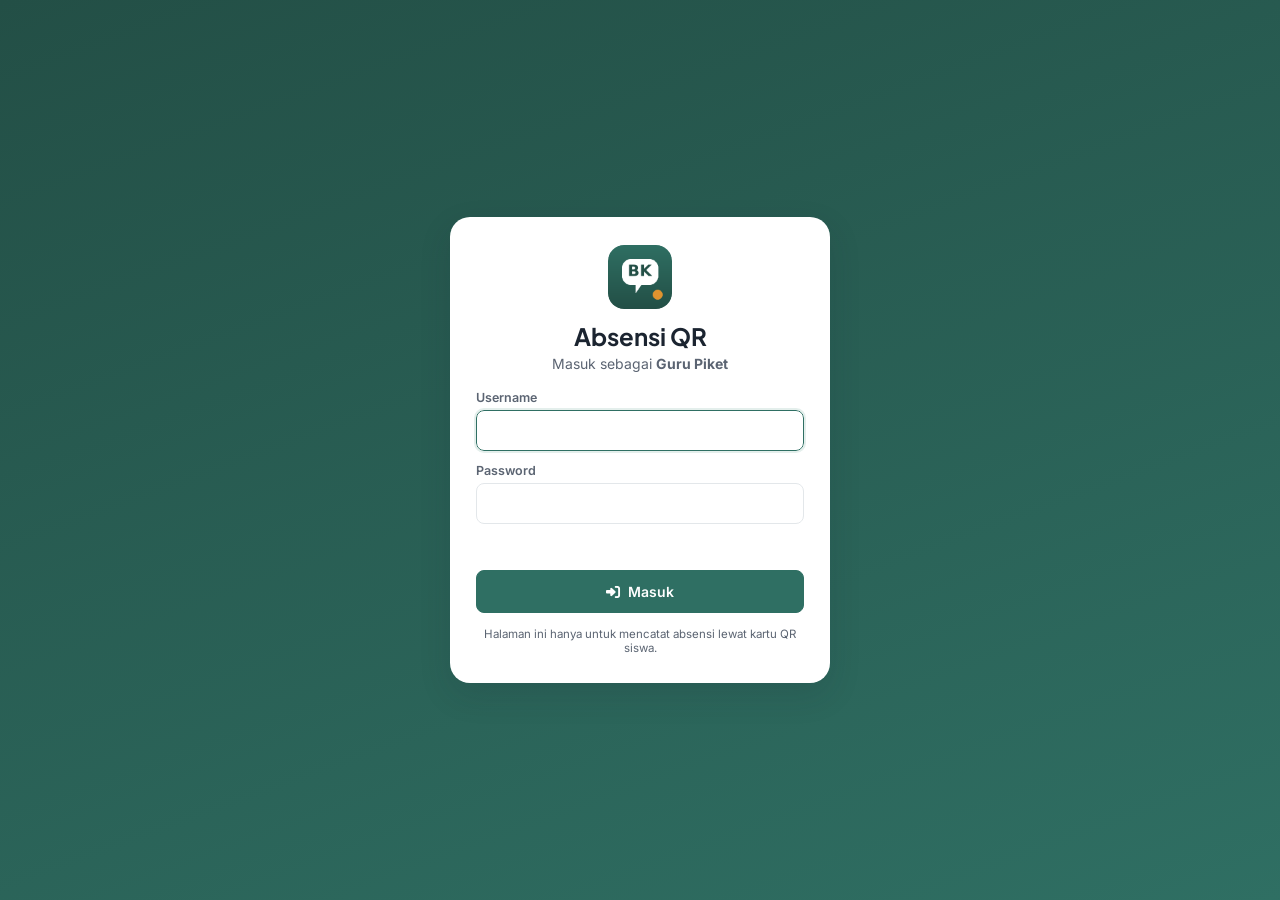
==== piket.html @ 6a05fbef "Add files via upload" ====
<!DOCTYPE html>
<html lang="id">
<head>
<meta charset="UTF-8" />
<meta name="viewport" content="width=device-width, initial-scale=1.0, viewport-fit=cover" />
<meta name="robots" content="noindex, nofollow" />
<meta name="theme-color" content="#2F6F63" />
<title>Absensi QR — Guru Piket</title>
<link rel="preconnect" href="https://fonts.googleapis.com">
<link href="https://fonts.googleapis.com/css2?family=Plus+Jakarta+Sans:wght@500;600;700;800&family=Inter:wght@400;500;600;700&display=swap" rel="stylesheet">
<link rel="stylesheet" href="https://cdnjs.cloudflare.com/ajax/libs/font-awesome/6.5.1/css/all.min.css">
<link rel="icon" type="image/png" sizes="32x32" href="icons/favicon-32.png">
<link rel="apple-touch-icon" href="icons/apple-touch-icon.png">
<link rel="stylesheet" href="piket.css">
</head>
<body>

<!-- ============ LOGIN GURU PIKET ============ -->
<section class="pk-login" id="loginView">
  <form class="pk-login-card" id="loginForm" autocomplete="on">
    <img class="pk-login-logo" src="icons/icon-192.png" alt="" />
    <h1>Absensi QR</h1>
    <p class="pk-login-sub">Masuk sebagai <b>Guru Piket</b></p>
    <label for="loginUser">Username</label>
    <input type="text" id="loginUser" name="username" autocomplete="username" autocapitalize="off" required />
    <label for="loginPass">Password</label>
    <input type="password" id="loginPass" name="password" autocomplete="current-password" required />
    <div class="pk-error" id="loginError" role="alert"></div>
    <button type="submit" class="pk-btn pk-btn-primary pk-btn-block" id="loginBtn"><i class="fa-solid fa-right-to-bracket"></i> Masuk</button>
    <p class="pk-foot">Halaman ini hanya untuk mencatat absensi lewat kartu QR siswa.</p>
  </form>
</section>

<!-- ============ HALAMAN SCAN ============ -->
<section class="pk-app hidden" id="appView">
  <header class="pk-top">
    <div class="pk-brand">
      <img id="schoolLogo" class="pk-brand-logo" src="icons/icon-192.png" alt="" />
      <div>
        <div class="pk-brand-title"><i class="fa-solid fa-qrcode"></i> Absensi QR — Guru Piket</div>
        <div class="pk-brand-sub" id="schoolName">BK Digital</div>
      </div>
    </div>
    <div class="pk-top-right">
      <div class="pk-clock" id="clock"></div>
      <button class="pk-icon-btn" id="logoutBtn" title="Keluar"><i class="fa-solid fa-right-from-bracket"></i></button>
    </div>
  </header>

  <main class="pk-main">
    <div class="pk-scan-col">
      <div class="pk-controls">
        <label class="pk-status-label">Status jika terdeteksi
          <select id="statusSelect">
            <option value="Hadir">Hadir</option>
            <option value="Sakit">Sakit</option>
            <option value="Izin">Izin</option>
          </select>
        </label>
        <button class="pk-icon-btn" id="camToggleBtn" title="Matikan/nyalakan kamera"><i class="fa-solid fa-video"></i></button>
        <button class="pk-icon-btn" id="camSwitchBtn" title="Ganti kamera depan/belakang"><i class="fa-solid fa-rotate"></i></button>
      </div>

      <div class="pk-camera">
        <div id="reader"></div>
        <div class="pk-frame"></div>
        <div class="pk-result" id="result">
          <div class="pk-standby"><i class="fa-solid fa-id-card"></i><p>Menyalakan kamera...</p></div>
        </div>
      </div>

      <form class="pk-manual" id="manualForm">
        <i class="fa-solid fa-keyboard"></i>
        <input type="text" id="manualInput" placeholder="Ketik kode atau tembakkan pemindai USB/Bluetooth di sini, lalu Enter" autocomplete="off" />
        <button type="submit" class="pk-btn pk-btn-primary"><i class="fa-solid fa-check"></i> Proses</button>
      </form>
    </div>

    <aside class="pk-side">
      <div class="pk-card">
        <div class="pk-card-head">
          <h2>Absensi Hari Ini</h2>
          <span class="pk-date" id="todayDate"></span>
        </div>
        <div class="pk-stats">
          <div class="pk-stat pk-stat--ok"><b id="cHadir">0</b><span>Hadir</span></div>
          <div class="pk-stat pk-stat--warn"><b id="cSakit">0</b><span>Sakit</span></div>
          <div class="pk-stat pk-stat--info"><b id="cIzin">0</b><span>Izin</span></div>
          <div class="pk-stat"><b id="cTotal">0</b><span>Total</span></div>
        </div>
      </div>
      <div class="pk-card">
        <div class="pk-card-head">
          <h2>Terbaru</h2>
          <button class="pk-link" id="refreshBtn" title="Muat ulang"><i class="fa-solid fa-arrows-rotate"></i></button>
        </div>
        <ul class="pk-recent" id="recentList"><li class="pk-empty">Belum ada data.</li></ul>
      </div>
    </aside>
  </main>
</section>

<script src="html5-qrcode.min.js"></script>
<script src="piket.js"></script>
</body>
</html>
---- piket.css ----
/* ============================================================
   BK DIGITAL — HALAMAN GURU PIKET (Absensi QR)
   Token warna sama dengan style.css utama.
   ============================================================ */
:root{
  --bg:#F5F7F8; --surface:#fff; --surface-2:#F0F3F4; --ink:#1B2430; --ink-soft:#5B6472; --border:#E3E7EA;
  --primary:#2F6F63; --primary-dark:#234F46; --primary-light:#E4EFEC;
  --accent:#E0932F; --accent-light:#FBF0DD; --danger:#D9614F; --danger-light:#FAE4E0;
  --success:#3E9A63; --success-light:#E4F3E9; --info:#3B7DD8; --info-light:#E5EFFC;
  --radius-sm:8px; --radius:14px; --radius-lg:20px;
  --shadow:0 4px 16px rgba(27,36,48,.08); --shadow-lg:0 12px 32px rgba(27,36,48,.14);
  --font-display:'Plus Jakarta Sans',system-ui,sans-serif; --font-body:'Inter',system-ui,sans-serif;
}
*{ box-sizing:border-box; }
html,body{ height:100%; }
body{ margin:0; font-family:var(--font-body); background:var(--bg); color:var(--ink); -webkit-font-smoothing:antialiased; }
.hidden{ display:none !important; }
button,input,select{ font-family:inherit; font-size:14px; }

/* ---------- tombol ---------- */
.pk-btn{ display:inline-flex; align-items:center; justify-content:center; gap:8px; border:1px solid var(--border); background:#fff; color:var(--ink);
  padding:10px 16px; border-radius:var(--radius-sm); font-weight:600; cursor:pointer; }
.pk-btn-primary{ background:var(--primary); border-color:var(--primary); color:#fff; }
.pk-btn-primary:hover{ background:var(--primary-dark); }
.pk-btn:disabled{ opacity:.6; cursor:wait; }
.pk-btn-block{ width:100%; }
.pk-icon-btn{ width:40px; height:40px; border-radius:var(--radius-sm); border:1px solid var(--border); background:#fff; color:var(--ink); cursor:pointer; flex-shrink:0; }
.pk-icon-btn:hover{ background:var(--surface-2); }
.pk-link{ background:none; border:0; color:var(--primary); cursor:pointer; padding:4px 6px; font-size:15px; }

/* ---------- login ---------- */
.pk-login{ min-height:100%; display:flex; align-items:center; justify-content:center; padding:20px;
  background:linear-gradient(160deg,var(--primary-dark),var(--primary)); }
.pk-login-card{ width:100%; max-width:380px; background:#fff; border-radius:var(--radius-lg); box-shadow:var(--shadow-lg); padding:28px 26px; text-align:center; }
.pk-login-logo{ width:64px; height:64px; border-radius:16px; margin-bottom:8px; }
.pk-login-card h1{ margin:0; font-family:var(--font-display); font-size:24px; }
.pk-login-sub{ margin:4px 0 18px; color:var(--ink-soft); font-size:14px; }
.pk-login-card label{ display:block; text-align:left; font-size:12.5px; font-weight:600; color:var(--ink-soft); margin:12px 0 5px; }
.pk-login-card input{ width:100%; padding:11px 12px; border:1px solid var(--border); border-radius:var(--radius-sm); background:#fff; }
.pk-login-card input:focus{ outline:2px solid var(--primary-light); border-color:var(--primary); }
.pk-login-card .pk-btn{ margin-top:18px; padding:12px; }
.pk-error{ min-height:18px; margin-top:10px; font-size:13px; color:var(--danger); text-align:left; }
.pk-foot{ margin:14px 0 0; font-size:11.5px; color:var(--ink-soft); }

/* ---------- app ---------- */
.pk-app{ min-height:100%; display:flex; flex-direction:column; }
.pk-top{ display:flex; align-items:center; justify-content:space-between; gap:12px; padding:12px 20px; background:var(--primary-dark); color:#fff;
  padding-top:calc(12px + env(safe-area-inset-top)); }
.pk-brand{ display:flex; align-items:center; gap:12px; min-width:0; }
.pk-brand-logo{ width:40px; height:40px; border-radius:10px; background:#fff; object-fit:contain; flex-shrink:0; }
.pk-brand-title{ font-family:var(--font-display); font-weight:700; font-size:16px; display:flex; align-items:center; gap:8px; }
.pk-brand-sub{ font-size:12.5px; color:rgba(255,255,255,.75); white-space:nowrap; overflow:hidden; text-overflow:ellipsis; }
.pk-top-right{ display:flex; align-items:center; gap:12px; }
.pk-clock{ font-family:var(--font-display); font-weight:700; font-size:20px; font-variant-numeric:tabular-nums; }
.pk-top .pk-icon-btn{ background:rgba(255,255,255,.12); border-color:rgba(255,255,255,.22); color:#fff; }
.pk-top .pk-icon-btn:hover{ background:rgba(255,255,255,.24); }

.pk-main{ flex:1; display:grid; grid-template-columns:minmax(0,1fr) 340px; gap:20px; padding:20px; max-width:1100px; width:100%; margin:0 auto; align-items:start; }
.pk-scan-col{ display:flex; flex-direction:column; gap:14px; align-items:center; }
.pk-controls{ display:flex; align-items:center; gap:10px; width:min(520px,100%); }
.pk-status-label{ flex:1; display:flex; align-items:center; gap:10px; font-size:13px; font-weight:600; color:var(--ink-soft); }
.pk-status-label select{ flex:1; padding:9px 10px; border:1px solid var(--border); border-radius:var(--radius-sm); background:#fff; color:var(--ink); }

/* kamera */
.pk-camera{ position:relative; width:min(520px,100%); aspect-ratio:1/1; background:#000; border-radius:var(--radius-lg); overflow:hidden; box-shadow:var(--shadow-lg); }
.pk-camera #reader{ width:100%; height:100%; }
.pk-camera #reader video{ width:100% !important; height:100% !important; object-fit:cover; }
.pk-frame{ position:absolute; inset:14%; border:3px solid var(--accent); border-radius:16px; pointer-events:none; box-shadow:0 0 0 999px rgba(0,0,0,.28); }
.pk-result{ position:absolute; inset:0; z-index:5; display:flex; align-items:flex-end; justify-content:center; padding:14px; pointer-events:none; }
.pk-result:has(.pk-card-res){ align-items:center; background:rgba(15,30,25,.82); backdrop-filter:blur(3px); }
.pk-standby{ text-align:center; color:#fff; width:100%; background:rgba(0,0,0,.55); backdrop-filter:blur(6px); border-radius:16px; padding:12px 16px; }
.pk-standby i{ font-size:24px; display:block; margin-bottom:6px; opacity:.85; }
.pk-standby p{ margin:0; font-size:13px; line-height:1.5; }
.pk-card-res{ text-align:center; width:100%; max-width:330px; color:#fff; padding:22px 20px; border:1px solid rgba(255,255,255,.18); border-radius:var(--radius-lg); background:rgba(255,255,255,.07); }
.pk-card-res > i{ font-size:42px; display:block; margin-bottom:10px; }
.pk-card-res .pk-name{ font-family:var(--font-display); font-weight:800; font-size:21px; line-height:1.25; word-break:break-word; }
.pk-card-res .pk-sub{ font-size:13.5px; color:rgba(255,255,255,.75); margin-top:3px; }
.pk-card-res .pk-msg{ display:inline-block; margin-top:14px; padding:8px 16px; border-radius:999px; font-weight:700; font-size:14px; }
.pk-card-res p{ margin:0; font-size:14px; line-height:1.5; color:rgba(255,255,255,.88); }
.pk-card-res--ok > i{ color:#7BE0A3; }   .pk-card-res--ok .pk-msg{ background:var(--success-light); color:var(--success); }
.pk-card-res--warn > i{ color:#F5C16B; } .pk-card-res--warn .pk-msg{ background:var(--accent-light); color:#A9690F; }
.pk-card-res--err > i{ color:#FF9A8B; }
.pk-card-res--pending .pk-msg{ background:rgba(255,255,255,.16); color:#fff; }

.pk-manual{ display:flex; align-items:center; gap:10px; width:min(520px,100%); background:#fff; border:1px solid var(--border); border-radius:var(--radius); padding:10px 12px; }
.pk-manual > i{ color:var(--ink-soft); }
.pk-manual input{ flex:1; min-width:0; border:0; outline:0; background:transparent; padding:6px 2px; }

/* panel samping */
.pk-side{ display:flex; flex-direction:column; gap:16px; }
.pk-card{ background:#fff; border:1px solid var(--border); border-radius:var(--radius); box-shadow:var(--shadow); padding:16px; }
.pk-card-head{ display:flex; align-items:center; justify-content:space-between; margin-bottom:12px; }
.pk-card-head h2{ margin:0; font-family:var(--font-display); font-size:15px; }
.pk-date{ font-size:12px; color:var(--ink-soft); }
.pk-stats{ display:grid; grid-template-columns:repeat(4,1fr); gap:8px; }
.pk-stat{ background:var(--surface-2); border-radius:var(--radius-sm); padding:10px 6px; text-align:center; }
.pk-stat b{ display:block; font-family:var(--font-display); font-size:22px; }
.pk-stat span{ font-size:11.5px; color:var(--ink-soft); }
.pk-stat--ok{ background:var(--success-light); } .pk-stat--ok b{ color:var(--success); }
.pk-stat--warn{ background:var(--accent-light); } .pk-stat--warn b{ color:#A9690F; }
.pk-stat--info{ background:var(--info-light); } .pk-stat--info b{ color:var(--info); }
.pk-recent{ list-style:none; margin:0; padding:0; max-height:360px; overflow-y:auto; }
.pk-recent li{ display:flex; align-items:center; justify-content:space-between; gap:10px; padding:9px 2px; border-bottom:1px solid var(--border); font-size:13.5px; }
.pk-recent li:last-child{ border-bottom:0; }
.pk-recent .pk-who{ min-width:0; }
.pk-recent .pk-who b{ display:block; font-weight:600; white-space:nowrap; overflow:hidden; text-overflow:ellipsis; }
.pk-recent .pk-who small{ color:var(--ink-soft); font-size:11.5px; }
.pk-chip{ flex-shrink:0; font-size:11.5px; font-weight:700; padding:3px 10px; border-radius:999px; background:var(--surface-2); }
.pk-chip--Hadir{ background:var(--success-light); color:var(--success); }
.pk-chip--Sakit{ background:var(--accent-light); color:#A9690F; }
.pk-chip--Izin{ background:var(--info-light); color:var(--info); }
.pk-chip--Alpa{ background:var(--danger-light); color:var(--danger); }
.pk-empty{ color:var(--ink-soft); justify-content:center !important; }

@media (max-width:860px){
  .pk-main{ grid-template-columns:1fr; padding:14px; }
  .pk-clock{ font-size:17px; }
  .pk-brand-title{ font-size:14px; }
}
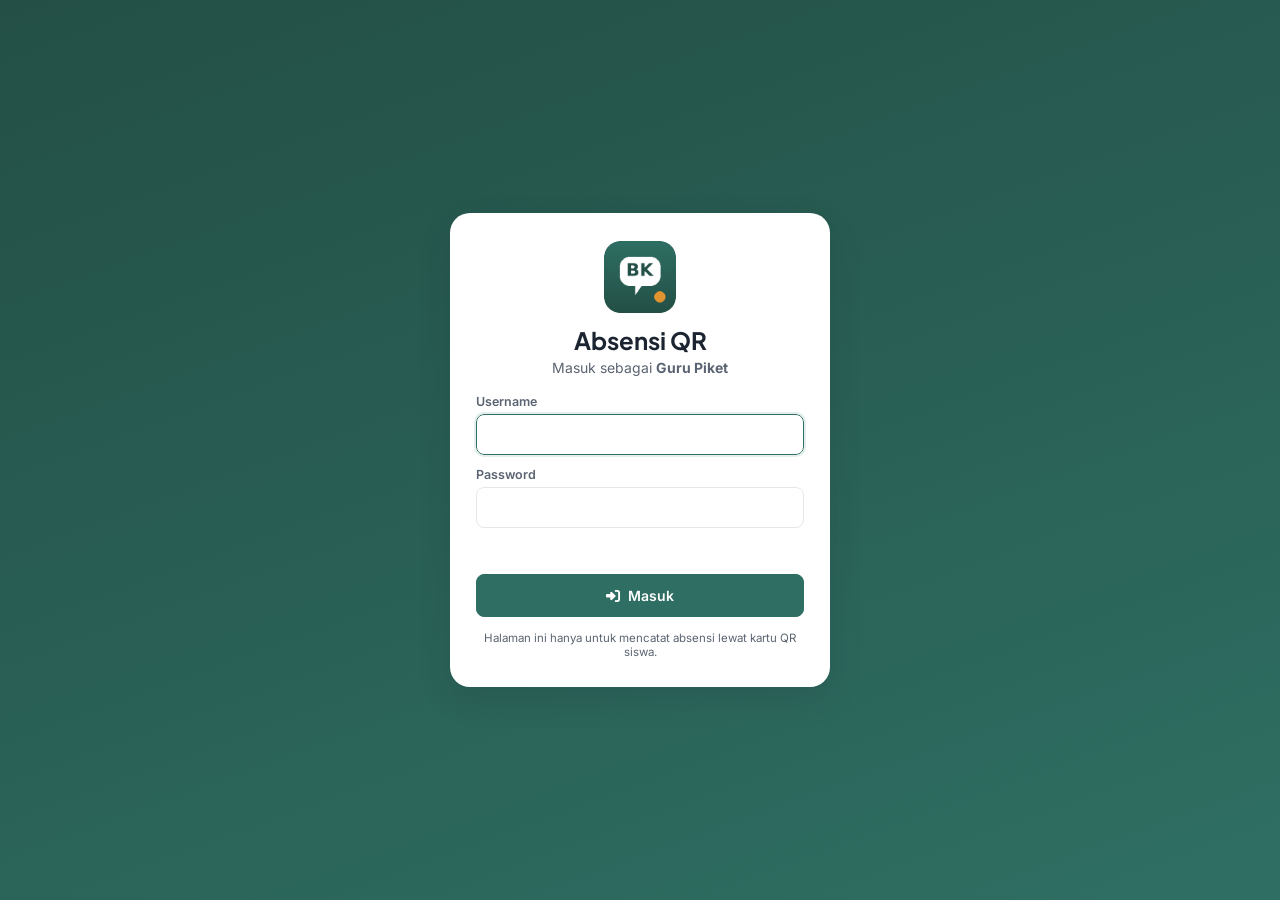
==== commit 3ff8f82d: "Add files via upload" ====
--- a/piket.html
+++ b/piket.html
@@ -18,8 +18,9 @@
 <!-- ============ LOGIN GURU PIKET ============ -->
 <section class="pk-login" id="loginView">
   <form class="pk-login-card" id="loginForm" autocomplete="on">
-    <img class="pk-login-logo" src="icons/icon-192.png" alt="" />
+    <img class="pk-login-logo" id="loginLogo" src="icons/icon-192.png" alt="" />
     <h1>Absensi QR</h1>
+    <p class="pk-login-school" id="loginSchool"></p>
     <p class="pk-login-sub">Masuk sebagai <b>Guru Piket</b></p>
     <label for="loginUser">Username</label>
     <input type="text" id="loginUser" name="username" autocomplete="username" autocapitalize="off" required />
--- a/piket.css
+++ b/piket.css
@@ -32,7 +32,9 @@
 .pk-login{ min-height:100%; display:flex; align-items:center; justify-content:center; padding:20px;
   background:linear-gradient(160deg,var(--primary-dark),var(--primary)); }
 .pk-login-card{ width:100%; max-width:380px; background:#fff; border-radius:var(--radius-lg); box-shadow:var(--shadow-lg); padding:28px 26px; text-align:center; }
-.pk-login-logo{ width:64px; height:64px; border-radius:16px; margin-bottom:8px; }
+.pk-login-logo{ width:72px; height:72px; border-radius:16px; margin-bottom:8px; object-fit:contain; background:#fff; }
+.pk-login-school{ margin:2px 0 4px; font-size:14px; font-weight:700; color:var(--primary); text-transform:uppercase; letter-spacing:.3px; }
+.pk-login-school:empty{ display:none; }
 .pk-login-card h1{ margin:0; font-family:var(--font-display); font-size:24px; }
 .pk-login-sub{ margin:4px 0 18px; color:var(--ink-soft); font-size:14px; }
 .pk-login-card label{ display:block; text-align:left; font-size:12.5px; font-weight:600; color:var(--ink-soft); margin:12px 0 5px; }
@@ -117,3 +119,5 @@
   .pk-clock{ font-size:17px; }
   .pk-brand-title{ font-size:14px; }
 }
+
+.pk-card-res .pk-photo{ display:block; width:96px; height:128px; object-fit:cover; object-position:center top; margin:0 auto 12px; border-radius:10px; border:3px solid rgba(255,255,255,.45); }
